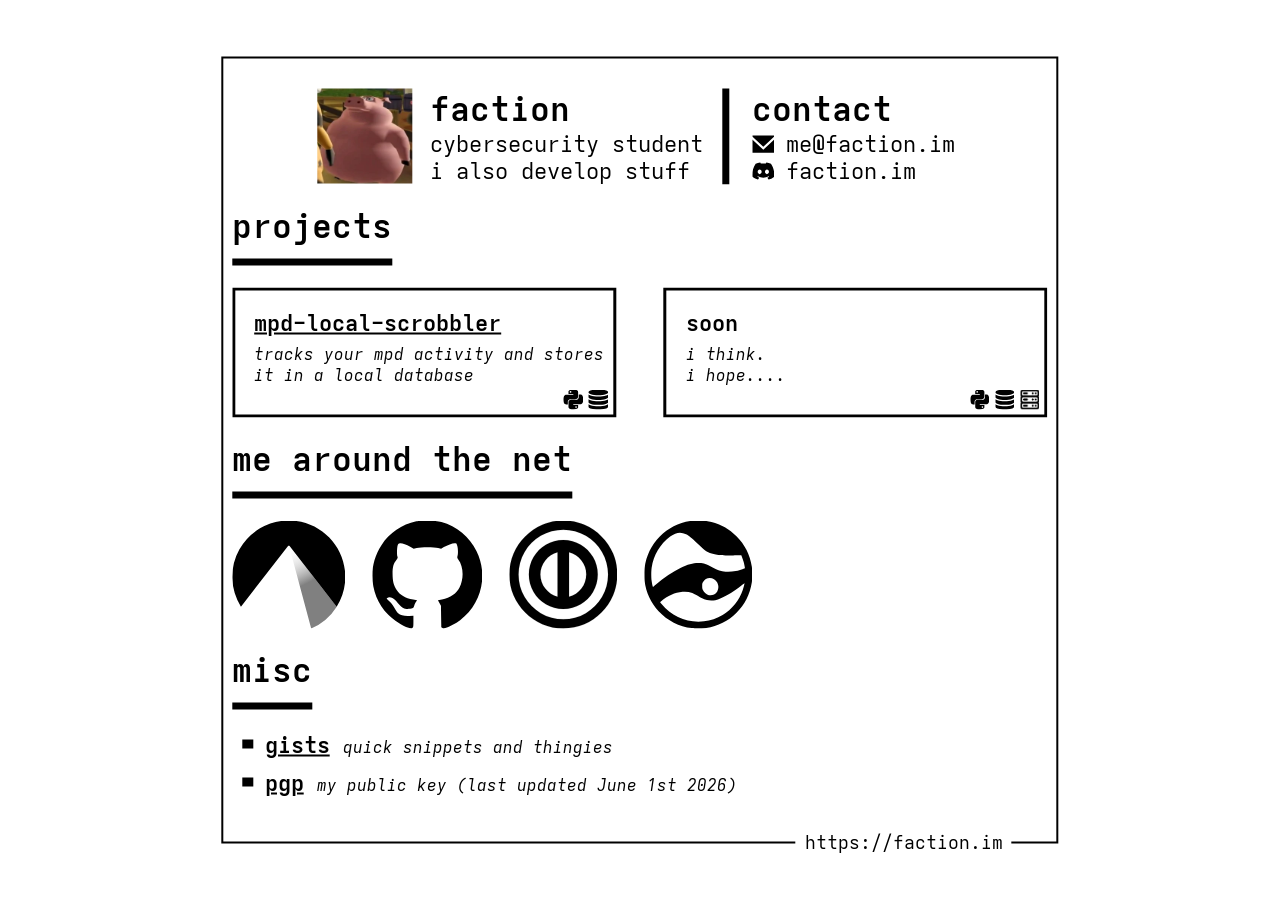
==== index.html @ 60b72f25 "overhaul" ====
<html>
<head>
  <link rel="icon" type="image/x-icon" href="favicon.ico">
  <link rel="stylesheet" href="res/desktop.css">
  <link rel="stylesheet" href="res/mobile.css" media="(max-aspect-ratio: 0.95/1)">

  <meta property="og:title" content="faction">
  <meta property="og:description" content="cybersecurity student. e-mail: me@faction.im">
  <meta property="og:image" content="https://faction.im/res/img/faction.png">
  <meta property="og:url" content="https://faction.im">
  <meta name="theme-color" content="#AAAAAA">

</head>

<body>
  <div class="desktop">
    <div class="intro">
      <img id="my-pic" title="me" class="pic" src="res/img/faction.png">
      <div class="entry">
        <div class="name">faction</div>
        <div class="desc">cybersecurity student</div>
        <div class="desc">i also develop stuff</div>
      </div>
      <div class="entry">
        <div class="name">contact</div>
        <div class="desc">
          <img src="res/ico/mail.svg" title="E-Mail" alt="E-Mail">
          me@faction.im</div>
        <div class="desc">
          <img src="res/ico/discord.svg" title="Discord" alt="Discord">
          faction.im</div>
      </div>
    </div>
    <div class="section">

      <div class="header">projects</div>

      <div class="projects-row">

         <div class="project left">
          
          <div class="title"><a href="mpd-local-scrobbler">mpd-local-scrobbler</a></div>
          <div class="desc">tracks your mpd activity and stores it in a local database</div>

          <div class="icons">
            <img src="res/ico/py.svg" title="Python" alt="Python">
            <img src="res/ico/db.svg" title="Database" alt="Database">
          </div>

        </div>

        <div class="project right">
          
          <div class="title">soon</div>
          <div class="desc">i think.</br>i hope....</div>

          <div class="icons">
            <img src="res/ico/py.svg" title="Python" alt="Python">
            <img src="res/ico/db.svg" title="Database" alt="Database">
            <img src="res/ico/server.svg" title="Server" alt="Server">
          </div>

        </div>

       
      </div>
    </div>
    <div class="section">
      <div class="header">me around the net</div>

      <div class="platforms">

        <a href="https://codeberg.org/faction">
          <img src="res/ico/codeberg.svg" title="Codeberg" alt="Codeberg">
        </a>

        <a href="https://github.com/faction0">
          <img src="res/ico/github.svg" title="Github" alt="Github">
        </a>
        
        <a href="https://osu.ppy.sh/u/faction">
          <img src="res/ico/taiko.svg" title="Taiko" alt="Taiko">
        </a>
        <a href="https://rateyourmusic.com/~fatosintesis">
          <img src="res/ico/rym.svg" title="RYM" alt="RateYourMusic">
        </a>
        

      </div>
    </div>
    <div class="section">
      <div class="header">
        misc
      </div>

      <ul class="miscs">
        <li><a href="https://gist.github.com/faction0">gists</a>
          <span>quick snippets and thingies</span>
        </li>
        <li><a href="faction.asc">pgp</a>
          <span>my public key (last updated June 1st 2026)</span>
        </li>
      </ul>
    </div>

  </div>

  <div class="mobile">
    
    <p> working on the mobile view. </p>
    
  </div>

  <div class="overlays">
    <span class="mail">me@faction.im</span>
    <span class="site">https://faction.im</span>
    <img id="saosin-easter" src="res/misc/saosin.svg" alt="1/100 random event">
  </div>

</body>

<script>

  // amazing and useful javascript i love javascript
  // this is the only js i use on the whole site
  
  if (Math.random() < 0.01)
    document.getElementById("saosin-easter").style.display = "block";

  if (Math.random() < 0.5) {
    const m = ['yo', 'yo irl', 'me irl', 'hola', 'ola', 'hi', '自分'];
    document.getElementById("my-pic").title = m[Math.floor(Math.random() * m.length)];
  }

</script>
</html>
---- res/desktop.css ----
@font-face {
  font-family: 'Adwaita Mono';
  src: url('font/AdwaitaMono-Regular.woff2') format('woff2');
  font-weight: normal;
  font-style: normal;
}

@font-face {
  font-family: 'Adwaita Mono';
  src: url('font/AdwaitaMono-Bold.woff2') format('woff2');
  font-weight: bold;
  font-style: bold;
}

@font-face {
  font-family: 'Adwaita Mono';
  src: url('font/AdwaitaMono-Italic.woff2') format('woff2');
  font-weight: normal;
  font-style: italic;
}


@font-face {
  font-family: 'Noto Sans Mono';
  src: url('font/NotoSansMono-Var.woff2') format('woff2');
  font-weight: 100 900;
}


::selection {
  background-color: #000;
  color: #fff;
}

/* All links will be blue by default */
a:link {
  color: #000;
}

/* Links turn purple after being visited */
a:visited {
  color: #555;
}

/* Links turn red when you hover over them */
a:hover {
  color: #aaa;
}


.button-list {
  list-style-type: none;
  padding: 0;
  margin: 0;

  display: grid;
  grid-auto-flow: row;
  place-items: center;
}


.new-section {
  margin-top: 2vh;
}

.button-list li {
  border: #000 0.36vh solid;
  height: 7vh;
}


.repo-info-divisor {
  border-top: #000;
}
.repo-info {
  margin-top: 24vh;
  width: 100%;
}


.mpd-scrobbler-button-list {
  margin-top: 0.8vh;
}

.mpd-scrobbler-button-list li:not(:first-child) {
  margin-top: 3vh;
}

.mpd-scrobbler-button-list li {
  width: 32vh;
  margin-right: 1vh;
}

.button-list li p {
  margin-left: 7.1vh;
  margin-top: 1.35vh;
  width: 75%;
  font-size: 3.5vh;
  
}

.button-list li img {
  padding: 1vh;
  float: left;

  width: 5vh;
}


.l-45-r-55 {
  width: 100%;
}

.l-45-r-55 .l { float: left; width: 45%; } .l-45-r-55 .r {float: right; width: 55%}

body {
  --sb-track-color: #ffffff;
  --sb-thumb-color: #000000;
  --sb-size: 14px;
}



body::-webkit-scrollbar {
  width: var(--sb-size)
}

body::-webkit-scrollbar-track {
  background: var(--sb-track-color);
  border-radius: 0px;
}

body::-webkit-scrollbar-thumb {
  background: var(--sb-thumb-color);
  border-radius: 0px;
  
}

@supports not selector(::-webkit-scrollbar) {
  body {
    scrollbar-color: var(--sb-thumb-color)
                     var(--sb-track-color);
  }
}


.mobile {
  display: none;
}

:root {
  --main-col: #000;
}

body {
  justify-content: center;
  align-items: center;
  
  color: var(--main-col);

  font-family: 'Adwaita Mono';
  font-weight: normal;
}

.desktop {
  --border-width: 0.3vh;

  border: var(--border-width) #000 solid;
  padding: 1vh;
  width: 90.6vh;

  height: 85vh;

  position: absolute;
  top: 50%;
  left: 50%;
  transform: translate(-50%, -50%);

  overflow-y: auto;
}

.right {
  float: right;
}

.intro {
  padding-top: 2.3vh;
  overflow: auto;
  height: fit-content;
}

.intro > :nth-child(2) {
  padding-left: 2vh;
  width: 32.5vh;
}

.intro > :nth-child(3) {
  width: fit-content;
  border-left:#000 0.84vh solid;
  padding-left: 2.5vh;
}

.intro .pic {
  user-select: none;

  height: 10.6vh;
  padding-left: 9.4vh;
  float: left;
}

.intro .entry {
  float: left;
}

.intro .entry .desc img {
  user-select: none;
  float: left;
  height: 2.5vh;
  padding-top: 0.3vh;
  padding-right: 1.2vh;
}

.intro .name {
  font-size: 3.72vh;
  font-weight: bold;
}

.intro .desc {
  font-size: 2.4vh;
  font-weight: normal;
}


.full-size {
  width: 100%;
  height: 100vh;
  margin: 0;
}

.centered-va {
  position: absolute;
  top: 50%;
  transform: translateY(-50%);
}

h1 {
  font-size: 3.72vh;
  font-weight: bold;

  padding-bottom: 1.2vh;
  margin-bottom: 2.4vh;
  border-bottom: #000 0.84vh solid;
  width: fit-content;
}

.centered {
  position: relative;
  left: 50%;
  transform: translate(-50%);
}

p {
  font-size: 2.35vh;
  font-weight: normal;

  margin-bottom: 0;
}



.separator-a {
  margin: 3vh 0;

  margin-right: 66%;
  border-bottom: #000 0.84vh solid;
}

.entry-a {
  padding-top: 4vh;
  height: max-content;
}

.entry-a img {
  
  float:left;
  height: 15vh;

  margin-right: 1.1vh;
}

.entry-a h3 {
  margin: 0;
  line-height: 3.18vh;

  position: relative;
  top:-0.6vh;

  font-size: 2.5vh;
  font-weight: bold;
}

.entry-a p {
  position: relative;

  top:-0.6vh;
  margin: 0;
  font-size: 2.1vh;
  line-height: 2.6vh;
  width: 100%;
}


.thanks-music-row,
.thanks-game-row,
.thanks-music-row-unfinished,
.thanks-game-row-unfinished {
  margin-top: 3vh;
  height: fit-content;
  display: grid;
  grid-auto-flow: column;
  justify-content: space-between;

  width:100%;
}

.thanks-music-row img,
.thanks-game-row img,
.thanks-music-row-unfinished img,
.thanks-game-row-unfinished img {
  display: block;
  height: 10.5vh;
  border: #000 0.1vh solid;
}

.thanks-game-row img,
.thanks-game-row-unfinished img {
  border: #00000000 0.1vh solid;
}

.thanks-music-row-unfinished {
  width: 70.6%;
}

.thanks-game-row-unfinished {
  width: 56%;
}

.thanks-row-typeswitch {
  margin-top: 4vh;
}


.thanks-quote {

  font-size: 2.3vh;
  font-family: 'Noto Sans Mono';
  font-style: italic;
  font-weight: 500;

  width: fit-content;
  margin-left: 15.5vh;
  margin-right: auto;

}

.thanks-quote-author {

  font-size: 1.8vh;
  font-family: 'Noto Sans Mono';
  
  width: fit-content;
  margin-left: 15.5vh;
  margin-right: auto;
}

.thanks-finish {
  margin-top: 7vh;

  margin-bottom: 3vh;
  height: 5vh;
  width: fit-content;


  margin-left: auto;
  margin-right: auto;
}

.thanks-finish img {
  height: 5vh;
 float: left;
}

.thanks-finish p {
  line-height: 1.4vh;
  font-family: 'Noto Sans Mono';
  margin-left: 1vh;
  font-size: 1.8vh;
  float: left;
}


.go-back {
  font-size: 2.4vh;
  position: absolute;
  top: 0;
}

.section {
  margin-top: 2.4vh;
}

.section .header {
  font-size: 3.72vh;
  font-weight: bold;

  padding-bottom: 1.2vh;
  margin-bottom: 2.4vh;
  border-bottom: #000 0.84vh solid;

  width: fit-content;
}

.project {
  border: #000 0.36vh solid;
  width: 42vh;

  height: 13.8vh;
}

.project .icons {
  user-select: none;

  float: right;

  margin-top: 0.48vh;
  margin-right: 0.6vh;
}

.project .icons img {
  float:left;
  width: 2.16vh;
  margin-left: 0.6vh;
}

.project .title {
  margin-top:5%;
  margin-left:5%;
  
  font-weight: bold;
  font-size: 2.4vh;
}

.projects-row {
  width: 100%;
  overflow: auto;
}

.left {
  float: left;
}

.project .desc {
  margin-left:2.1vh;
  margin-top:2%;

  font-size: 1.8vh;
  font-style: italic;
}

.platforms a {
  user-select: none;

  font-size: 0;
}

.platforms > :not(:first-child) {
  padding-left: 3vh;
}

.platforms a img {
  height: 12vh;
}

/* misc section */

.miscs {
  list-style: none;
  margin: 0;
  padding-left: 0;
}

.miscs li {
  font-size: 2.4vh;
  font-weight: bold;

  position: relative;
  padding-left: 3.6vh;
  white-space-collapse: collapse;
}

.miscs > :not(:first-child) {
  margin-top: 1.2vh;
}

.miscs li span {
  font-size: 1.8vh;
  font-style: italic;
  font-weight: normal;
}

.miscs li::before {
  content: "";

  position: absolute;
  left: 1.08vh;
  top: 0.96vh;

  width: 1.2vh;
  height: 0.96vh;
  background: black;
}

a {
  pointer-events: all;

}

.overlays {
  user-select: none;
  
  pointer-events: none;
  padding: 1vh;
  width: 90.6vh;
  height: 85vh;

  position: absolute;
  top: 50%;
  left: 50%;
  transform: translate(-50%, -50%);
}

.overlays .mail {
  display: none;
}

.overlays .site {
  position: absolute;
  bottom: -1.35vh;
  right: 5vh;

  padding: 0 1vh;

  font-size: 2vh;

  background-color: white
}

#saosin-easter {
  display: none;

  /* https://codepen.io/sosuke/pen/Pjoqqp how do you even come up with this */
  filter: invert(43%) sepia(0%) saturate(1180%) hue-rotate(177deg) brightness(91%) contrast(77%) opacity(12%);

  width:40vh;

  position:absolute;
  bottom:5vh;
  right:5vh;
}
---- res/mobile.css ----
.desktop {
  display: none;
}

body {
  justify-content: center;
  align-items: center;
  
  color: var(--main-col);

  font-family: 'Adwaita Mono';
  font-weight: normal;
}


.mobile {

  --border-width: 0.5vw;

  display:block;
  border: var(--border-width) #000 solid;

  height: 85vh;
  padding: 3vw;

  width: 85vw;

  position: absolute;
  top: 50%;
  left: 50%;
  transform: translate(-50%, -50%);

  overflow-y: auto;
}

.intro {
  height: fit-content;
}

.intro .entry {
  width: 100%;
  display: grid;
  grid-auto-flow: row;
}


.intro > :nth-child(2) {
  margin-top: 3vw;
  padding-top: 2vw;
  border-top: #000 1vw solid;
  border-left: none;

  padding-left: 0;
}

.intro .entry .title {
  font-size: 6vw;
  font-weight: bold;
}

.intro .entry .desc {
  font-size: 4vw;
  font-weight: normal;
}



.section {
  margin-top: 3vw;

  display: grid;
  grid-auto-flow: row;
}

.section .header {
  font-size: 6vw;

  padding-bottom: 1.2vw;
  margin-bottom: 3vw;
  border-bottom: #000 1vw solid;
}

.project {
  border: var(--border-width) #000 solid;
  width: 99%;
  height: 30vw;
}

.project .title {
  margin-top:5%;
  margin-left:4%;
  
  font-size: 6vw;
  font-weight: bold;
}


.project .desc {
  margin-left:4%;
  margin-right:4%;
  margin-top:2%;

  font-size: 4vw;
  font-style: italic;
}


.project .icons {
  float: right;

  margin-top: 0.48vw;
  margin-right: 0.6vw;
}

.project .icons img {
  float:left;
  width: 4.8vw;
  margin-left: 1vw;
}


.platforms a {
  font-size: 0;
}

.platforms > :not(:first-child) {
  padding-left: 2.4vw;
}

.platforms a img {
  width: 15vw;
}


.miscs {
  list-style: none;
  margin: 0;
  padding-left: 0;
}

.miscs li {
  font-size: 4vw;
  font-weight: bold;

  position: relative;
  padding-left: 4.5vw;
  white-space-collapse: collapse;
}

.miscs > :not(:first-child) {
  margin-top: 1.2vw;
}

.miscs li span {
  font-size: 3vw;
  font-style: italic;
  font-weight: normal;
}

.miscs li::before {
  content: "";

  position: absolute;
  left: 1.08vw;
  top: 1.5vw;

  width: 1.4vw;
  height: 1.12vw;
  background: black;
}



.overlays {
  pointer-events: none;
  display: block;

  height: 85vh;
  padding: 3vw;
  width: 85vw;
  position: absolute;
  top: 50%;
  left: 50%;
  transform: translate(-50%, -50%);
  
}

.overlays .mail {
  display: block;

  position: absolute;
  top: -1.5vw;
  right: 5vw;

  padding: 0 1vw;

  font-size: 2vw;

  background-color: white
}

.overlays .site {
  position: absolute;
  bottom: -1.4vw;
  right: 5vw;

  padding: 0 1vw;

  font-size: 2vw;

  background-color: white
}
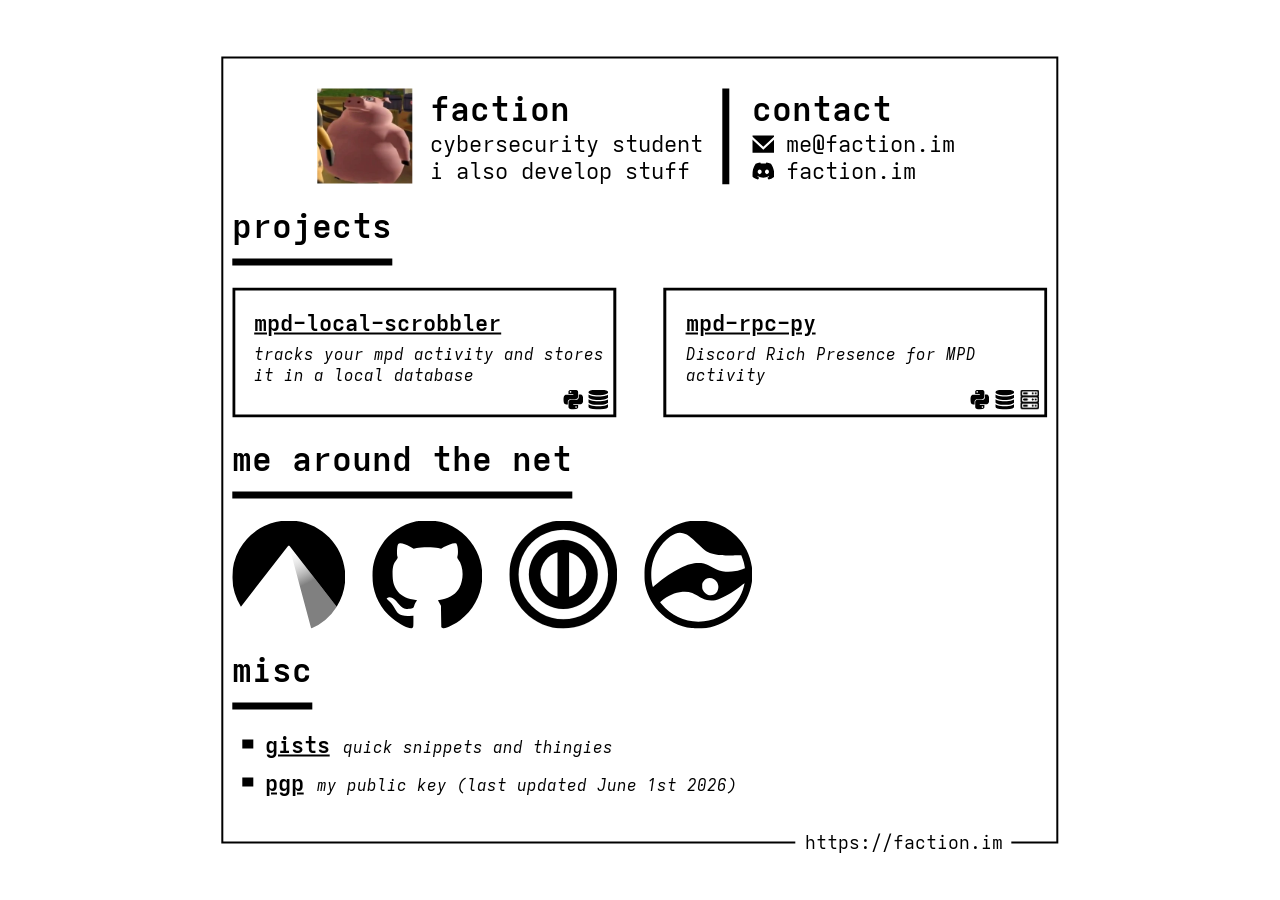
==== commit 1c0fe28f: "add mpd-rpc-py to homepage and clankerize" ====
--- a/index.html
+++ b/index.html
@@ -1,5 +1,8 @@
 <html>
 <head>
+
+  <title>faction - home</title>
+
   <link rel="icon" type="image/x-icon" href="favicon.ico">
   <link rel="stylesheet" href="res/desktop.css">
   <link rel="stylesheet" href="res/mobile.css" media="(max-aspect-ratio: 0.95/1)">
@@ -51,8 +54,8 @@
 
         <div class="project right">
           
-          <div class="title">soon</div>
-          <div class="desc">i think.</br>i hope....</div>
+          <div class="title"><a href="mpd-rpc-py">mpd-rpc-py</a></div>
+          <div class="desc">Discord Rich Presence for MPD activity</div>
 
           <div class="icons">
             <img src="res/ico/py.svg" title="Python" alt="Python">
@@ -97,7 +100,7 @@
         <li><a href="https://gist.github.com/faction0">gists</a>
           <span>quick snippets and thingies</span>
         </li>
-        <li><a href="faction.asc">pgp</a>
+        <li><a href="/faction.asc">pgp</a>
           <span>my public key (last updated June 1st 2026)</span>
         </li>
       </ul>
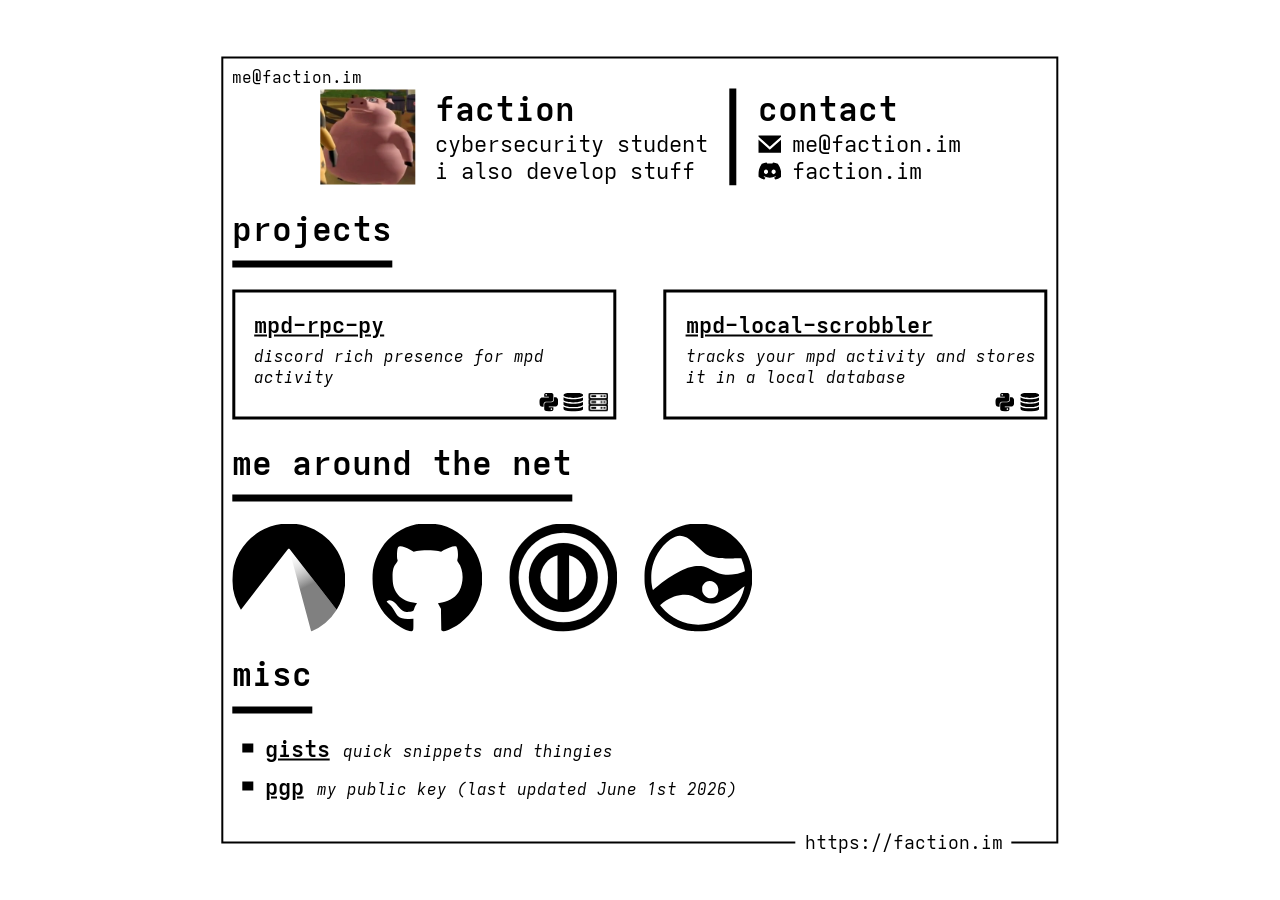
==== commit 3eb204cd: "redo index" ====
--- a/index.html
+++ b/index.html
@@ -4,8 +4,8 @@
   <title>faction - home</title>
 
   <link rel="icon" type="image/x-icon" href="favicon.ico">
-  <link rel="stylesheet" href="res/desktop.css">
-  <link rel="stylesheet" href="res/mobile.css" media="(max-aspect-ratio: 0.95/1)">
+  <link rel="stylesheet" href="res/index.css">
+  <link rel="stylesheet" href="res/index-mobile.css" media="(max-aspect-ratio: 0.95/1)">
 
   <meta property="og:title" content="faction">
   <meta property="og:description" content="cybersecurity student. e-mail: me@faction.im">
@@ -16,110 +16,111 @@
 </head>
 
 <body>
-  <div class="desktop">
-    <div class="intro">
-      <img id="my-pic" title="me" class="pic" src="res/img/faction.png">
-      <div class="entry">
-        <div class="name">faction</div>
-        <div class="desc">cybersecurity student</div>
-        <div class="desc">i also develop stuff</div>
+  <div class="main"><div class="main-wrapper">
+    <div class="header">
+
+      <div class="info">
+        <img id="my-pic" title="me" class="no-invert" src="res/img/faction.png">
+        <h1>faction</h1>
+        <p>cybersecurity student</br>i also develop stuff</p>
       </div>
-      <div class="entry">
-        <div class="name">contact</div>
+
+      <div class="contact">
+        <h1>contact</h1>
+
         <div class="desc">
           <img src="res/ico/mail.svg" title="E-Mail" alt="E-Mail">
-          me@faction.im</div>
+          <p>me@faction.im</p>
+        </div>
+
         <div class="desc">
           <img src="res/ico/discord.svg" title="Discord" alt="Discord">
-          faction.im</div>
+          <p>faction.im</p>
+        </div>
+        
+      </div>
+    </div>
+
+    <div class="section">
+      <h1>projects</h1>
+
+      <div class="project">
+
+        <p class="title"><a href="mpd-rpc-py">mpd-rpc-py</a></p>
+
+        <p class="desc">discord rich presence for mpd activity</p>
+
+        <div class="icons">
+          <img src="res/ico/py.svg" title="Python" alt="Python">
+          <img src="res/ico/db.svg" title="Database" alt="Database">
+          <img src="res/ico/server.svg" title="Server" alt="Server">
+        </div>
+        
+      </div>
+
+      <div class="project">
+
+        <p class="title"><a href="mpd-local-scrobbler">mpd-local-scrobbler</a></p>
+
+        <p class="desc">tracks your mpd activity and stores it in a local database</p>
+
+        <div class="icons">
+          <img src="res/ico/py.svg" title="Python" alt="Python">
+          <img src="res/ico/db.svg" title="Database" alt="Database">
+        </div>
+
       </div>
     </div>
     <div class="section">
-
-      <div class="header">projects</div>
-
-      <div class="projects-row">
-
-         <div class="project left">
-          
-          <div class="title"><a href="mpd-local-scrobbler">mpd-local-scrobbler</a></div>
-          <div class="desc">tracks your mpd activity and stores it in a local database</div>
-
-          <div class="icons">
-            <img src="res/ico/py.svg" title="Python" alt="Python">
-            <img src="res/ico/db.svg" title="Database" alt="Database">
-          </div>
-
-        </div>
-
-        <div class="project right">
-          
-          <div class="title"><a href="mpd-rpc-py">mpd-rpc-py</a></div>
-          <div class="desc">Discord Rich Presence for MPD activity</div>
-
-          <div class="icons">
-            <img src="res/ico/py.svg" title="Python" alt="Python">
-            <img src="res/ico/db.svg" title="Database" alt="Database">
-            <img src="res/ico/server.svg" title="Server" alt="Server">
-          </div>
-
-        </div>
-
-       
-      </div>
-    </div>
-    <div class="section">
-      <div class="header">me around the net</div>
-
+      <h1>me around the net</h1>
       <div class="platforms">
 
         <a href="https://codeberg.org/faction">
           <img src="res/ico/codeberg.svg" title="Codeberg" alt="Codeberg">
         </a>
-
+        
         <a href="https://github.com/faction0">
           <img src="res/ico/github.svg" title="Github" alt="Github">
         </a>
-        
+
         <a href="https://osu.ppy.sh/u/faction">
           <img src="res/ico/taiko.svg" title="Taiko" alt="Taiko">
         </a>
+
         <a href="https://rateyourmusic.com/~fatosintesis">
-          <img src="res/ico/rym.svg" title="RYM" alt="RateYourMusic">
+          <img src="res/ico/rym.svg" title="RYM" alt="RYM">
         </a>
-        
 
       </div>
+
     </div>
+
     <div class="section">
-      <div class="header">
-        misc
-      </div>
+      <h1>misc</h1>
 
-      <ul class="miscs">
-        <li><a href="https://gist.github.com/faction0">gists</a>
+      <ul class="misc-list">
+
+        <li>
+          <a href="https://gist.github.com/faction0">gists</a>
           <span>quick snippets and thingies</span>
         </li>
-        <li><a href="/faction.asc">pgp</a>
+        
+        <li>
+          <a href="faction.asc">pgp</a>
           <span>my public key (last updated June 1st 2026)</span>
         </li>
+        
       </ul>
     </div>
 
-  </div>
-
-  <div class="mobile">
-    
-    <p> working on the mobile view. </p>
-    
-  </div>
+  </div></div>
 
   <div class="overlays">
-    <span class="mail">me@faction.im</span>
+    <span class="mail mobile-element">me@faction.im</span>
     <span class="site">https://faction.im</span>
     <img id="saosin-easter" src="res/misc/saosin.svg" alt="1/100 random event">
   </div>
-
+  
 </body>
 
 <script>
--- a/res/index.css
+++ b/res/index.css
@@ -0,0 +1,211 @@
+@import "universal.css";
+
+/* I[====> Misc <=== */
+
+.overlays {
+  user-select: none;
+  
+  pointer-events: none;
+  padding: 1vh;
+  width: 90.6vh;
+  height: 85vh;
+
+  position: absolute;
+  top: 50%;
+  left: 50%;
+  transform: translate(-50%, -50%);
+}
+
+#saosin-easter {
+  display: none;
+
+  /* https://codepen.io/sosuke/pen/Pjoqqp how do you even come up with this */
+  filter: invert(43%) sepia(0%) saturate(1180%) hue-rotate(177deg) brightness(91%) contrast(77%) opacity(12%);
+
+  width:40vh;
+
+  position:absolute;
+  bottom:5vh;
+  right:5vh;
+}
+
+.invisible-input {
+  position: absolute;
+  height: 0;
+  width: 0;
+  pointer-events: none;
+}
+
+.mobile-download-option {
+  display:none;
+}
+
+.section {
+  display: flow-root;
+
+  h1 {
+    padding-bottom: 1.2vh;
+    margin-bottom: 2.4vh;
+    border-bottom: #000 0.84vh solid;
+    width: fit-content;
+  }
+}
+
+/* ===> Misc <====]II[====> Header <=== */
+
+.header {
+  padding-top: 2.3vh;
+  overflow: auto;
+  height: fit-content;
+
+  display: flex;
+  justify-content: center
+}
+
+h1 {
+  font-size: 3.72vh;
+  font-weight: bold;
+}
+
+.header h1 {
+  margin: 0;
+}
+
+.header p {
+  margin: 0;
+  font-size: 2.4vh;
+  font-weight: normal;
+}
+
+.info {
+  width: 45.5vh;
+
+  img {
+    height: 10.6vh;
+    margin-right: 2vh;
+    float: left;
+    border: 0.1vh solid var(--back-col)
+  }
+
+  float: left
+}
+
+.contact {
+
+  border-left: 0.84vh var(--fore-col) solid;
+  margin-left: 0;
+  
+  img {
+    user-select: none;
+    height: 2.5vh;
+    padding-top: 0.3vh;
+    padding-right: 1.2vh;
+
+    float: left
+  }
+
+  p {
+    float: left
+  }
+
+  padding-left: 2.5vh;
+  float: left
+}
+  
+
+/* ===> Header <====]II[====> Projects <=== */
+
+.project {
+  border: 0.36vh var(--fore-col) solid;
+  width: 42vh;
+  height: 13.8vh;
+
+  .title {
+    margin-top: 5%;
+    margin-left: 5%;
+    font-weight: bold;
+    font-size: 2.4vh;
+  }
+
+  .desc {
+    margin-top: 2%;
+    margin-left: 2.1vh;
+    font-size: 1.8vh;
+    font-style: italic;
+  }
+
+  .icons {
+    user-select: none;
+    float: right;
+    margin-top: 0.48vh;
+    margin-right: 0.6vh;
+
+    img {
+      float: left;
+      width: 2.16vh;
+      margin-left: 0.6vh;
+    }
+  }
+}
+
+.project:nth-of-type(even) {
+  float:right
+}
+
+.project:nth-of-type(odd) {
+  float:left
+}
+
+/* ===> Projects <====]II[====> Platforms <=== */
+
+.platforms {
+  a {
+    user-select: none;
+    font-size: 0;
+  }
+
+  img {
+    height: 12vh;
+  }
+
+  > :not(:first-child) {
+    padding-left: 3vh;
+  }
+}
+
+/* ===> Platforms <====]II[====> Misc List <=== */
+
+.misc-list {
+  list-style: none;
+  margin: 0;
+  padding-left: 0; 
+
+  li {
+    font-size: 2.4vh;
+    font-weight: bold;
+
+    position: relative;
+    padding-left: 3.6vh;
+    white-space-collapse: collapse;
+  }
+
+  li::before {
+    content: "";
+    position: absolute;
+    left: 1.08vh;
+    top: 0.96vh;
+    width: 1.2vh;
+    height: 0.96vh;
+    background: black;
+  }
+
+  span {
+    font-size: 1.8vh;
+    font-style: italic;
+    font-weight: normal;
+  }
+
+  > :not(:first-child) {
+    margin-top: 1.2vh;
+  }
+}
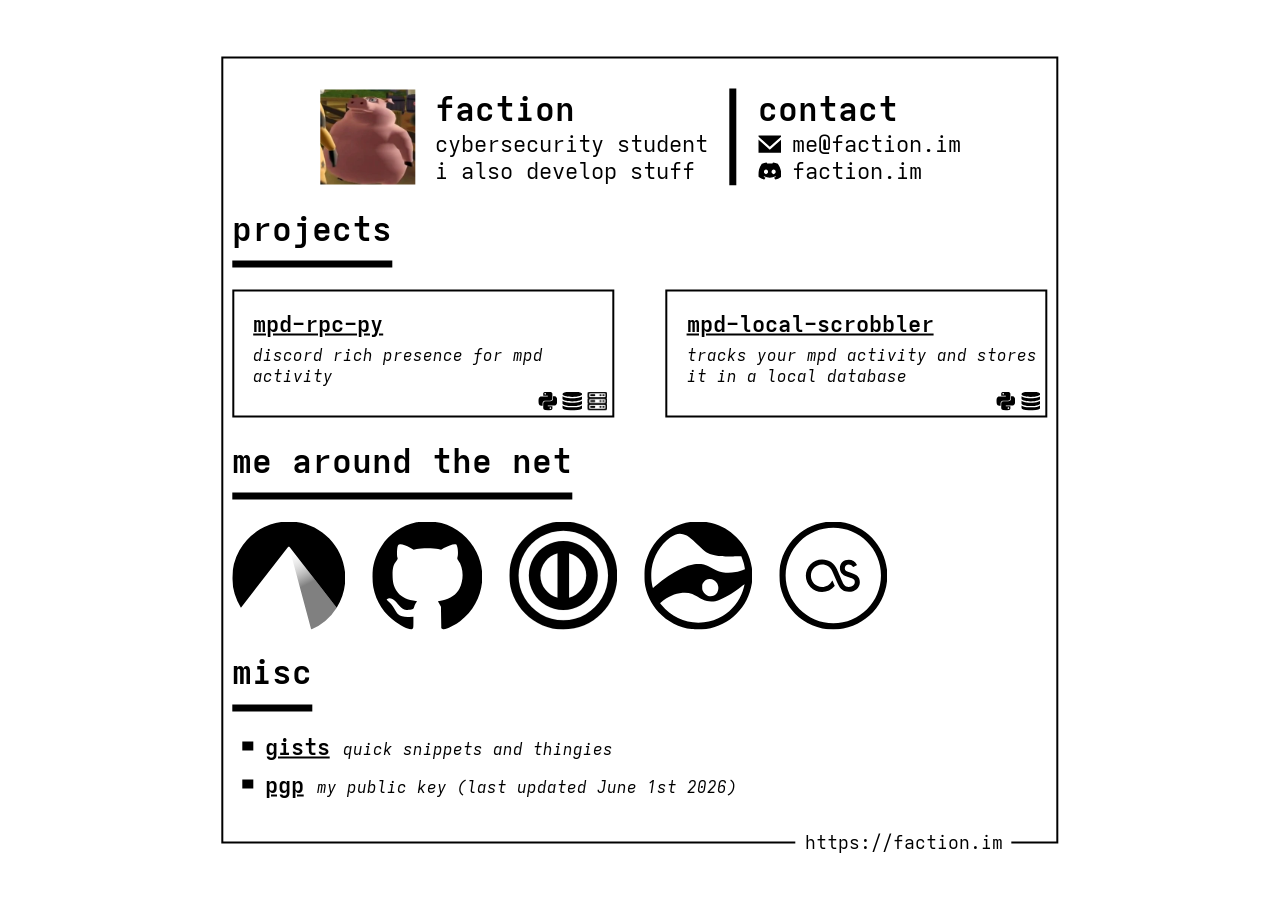
==== commit d2705efb: "mobile index support" ====
--- a/index.html
+++ b/index.html
@@ -28,12 +28,12 @@
       <div class="contact">
         <h1>contact</h1>
 
-        <div class="desc">
+        <div class="channel">
           <img src="res/ico/mail.svg" title="E-Mail" alt="E-Mail">
           <p>me@faction.im</p>
         </div>
 
-        <div class="desc">
+        <div class="channel">
           <img src="res/ico/discord.svg" title="Discord" alt="Discord">
           <p>faction.im</p>
         </div>
@@ -91,6 +91,10 @@
           <img src="res/ico/rym.svg" title="RYM" alt="RYM">
         </a>
 
+        <a href="https://www.last.fm/user/factionable">
+          <img src="res/ico/lastfm.svg" title="Last.fm" alt="Last.fm">
+        </a>
+
       </div>
 
     </div>
@@ -113,10 +117,13 @@
       </ul>
     </div>
 
+    <div class="scrollbar-outer mobile-element">
+      <div class="scrollbar-inner"></div>
+    </div>
+
   </div></div>
 
   <div class="overlays">
-    <span class="mail mobile-element">me@faction.im</span>
     <span class="site">https://faction.im</span>
     <img id="saosin-easter" src="res/misc/saosin.svg" alt="1/100 random event">
   </div>
--- a/res/index.css
+++ b/res/index.css
@@ -46,7 +46,7 @@
   h1 {
     padding-bottom: 1.2vh;
     margin-bottom: 2.4vh;
-    border-bottom: #000 0.84vh solid;
+    border-bottom: var(--border-width-thick) solid var(--fore-col) ;
     width: fit-content;
   }
 }
@@ -95,17 +95,19 @@
   border-left: 0.84vh var(--fore-col) solid;
   margin-left: 0;
   
-  img {
-    user-select: none;
-    height: 2.5vh;
-    padding-top: 0.3vh;
-    padding-right: 1.2vh;
-
-    float: left
-  }
-
-  p {
-    float: left
+  .channel {
+    img {
+      user-select: none;
+      height: 2.5vh;
+      padding-top: 0.3vh;
+      padding-right: 1.2vh;
+
+      float: left
+    }
+
+    p {
+      float: left
+    }
   }
 
   padding-left: 2.5vh;
@@ -116,7 +118,7 @@
 /* ===> Header <====]II[====> Projects <=== */
 
 .project {
-  border: 0.36vh var(--fore-col) solid;
+  border: var(--border-width) var(--fore-col) solid;
   width: 42vh;
   height: 13.8vh;
 
@@ -196,7 +198,7 @@
     top: 0.96vh;
     width: 1.2vh;
     height: 0.96vh;
-    background: black;
+    background: var(--fore-col);
   }
 
   span {
--- a/res/index-mobile.css
+++ b/res/index-mobile.css
@@ -0,0 +1,137 @@
+@import "universal-mobile.css";
+
+/* I[====> Header <=== */
+
+h1 {
+  font-size: 7.44vw;
+  font-weight: bold;
+}
+
+.header {
+  flex-direction: column;
+  align-items: center;
+
+  .contact {
+    display: flex;
+    flex-direction: column;
+    align-items: center;
+
+    padding-left: 0;
+    padding-top: 1vw;
+    margin-top: 3vw;
+    h1 {
+      display: none
+    }
+
+    width: 40vw;
+    border-left: unset;
+    border-top: var(--border-width-meaty) var(--fore-col) solid;
+
+    .channel {
+      img {
+        height: 4vw;
+        padding-top: 0.5vw;
+        padding-right: 1.5vw;
+      }
+    }
+  }
+
+  .info {
+    width: 77vw;
+
+    img {
+      height: 21.2vw;
+      margin-right: 4vw;
+    }
+  }
+
+  p {
+    font-size: 4vw;
+  }
+}
+
+/* ===> Header <====]II[====> Project Description <=== */
+
+.project {
+  float: none !important;
+  width: 84vw;
+  height: 29vw;
+
+  .title {
+    font-size: 6vw;
+  }
+
+  .desc {
+    margin-top: 2%;
+    margin-left: 5%;
+    font-size: 3.85vw;
+    font-style: italic;
+  }
+
+  + .project {
+    margin-top: 5vw;
+  }
+
+  .icons { 
+    margin-top: 0.8vw;
+    margin-right: 1vw;
+
+    img {
+      width: 4vw;
+      margin-left: 1vw;
+    }
+  }
+}
+
+.section {
+  h1 {
+    padding-bottom: 2.2vw;
+    margin-bottom: 4.4vw;
+  }
+}
+/* ===> Project Description <====]II[====> Image and Source Code / Download Buttons <=== */
+
+
+:nth-child(1 of .section) {
+  border-top: var(--border-width-slim) var(--fore-col) solid;
+  h1 {
+    margin-top: 2vw;
+  }
+    margin-top: 2vw;
+}
+
+.platforms {
+  img {
+    height:18vw;
+  }
+
+  > :not(:first-child) {
+    padding-left: 3.8vw;
+  }
+
+  > :nth-child(5n) {
+    padding-left: 0;
+
+    img {
+      padding-top: 4vw;
+    }
+  }
+}
+
+.misc-list {
+  li {
+    font-size: 4vw;
+    padding-left: 6.5vw;
+  }
+
+  li::before {
+      left: 2vw;
+      top: 1.2vw;
+      width: 2.4vw;
+      height: 2vw;
+  }
+
+  span {
+    font-size: 2.65vw
+  }
+}
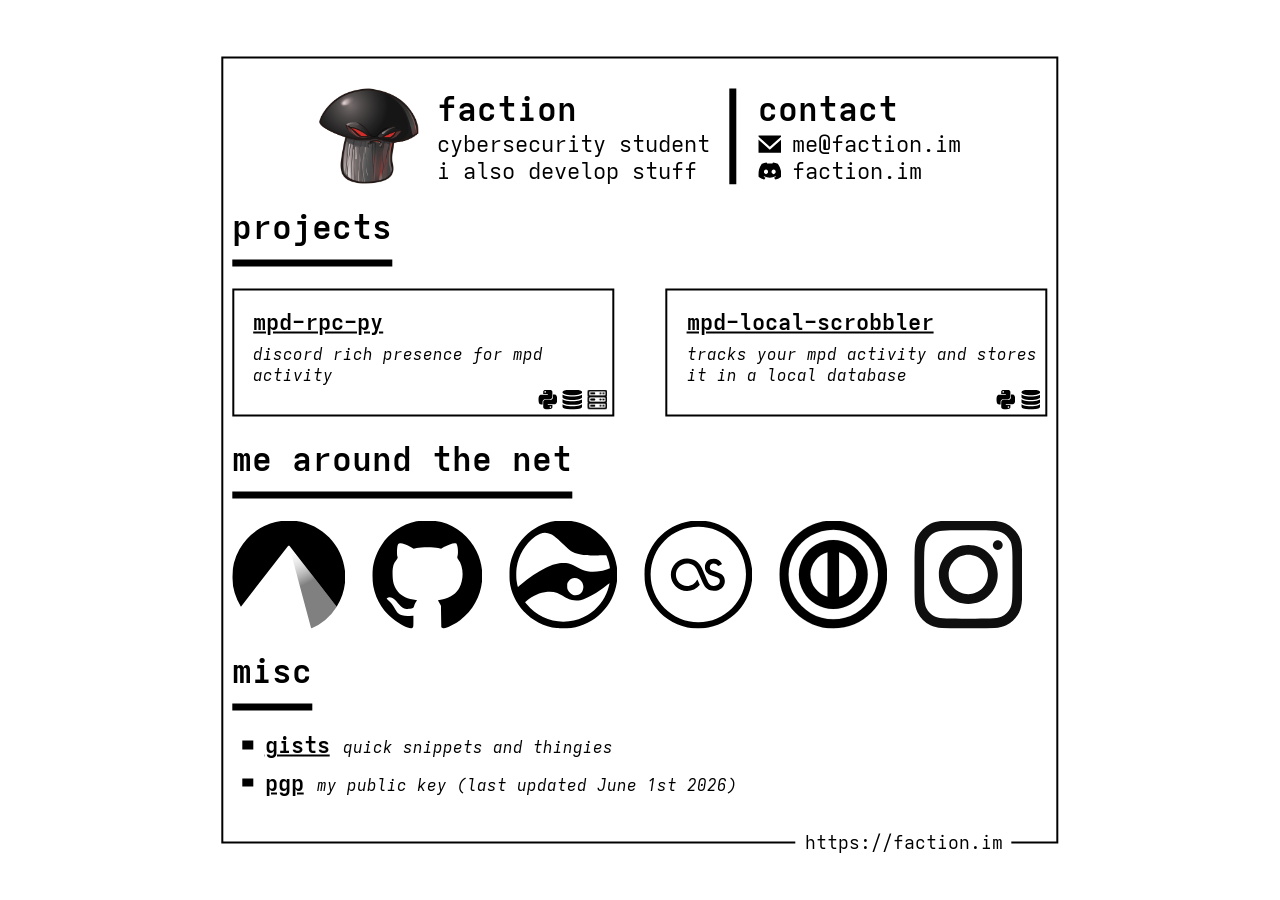
==== commit b634cb24: "added insta, reordered socials" ====
--- a/index.html
+++ b/index.html
@@ -82,11 +82,7 @@
         <a href="https://github.com/faction0">
           <img src="res/ico/github.svg" title="Github" alt="Github">
         </a>
-
-        <a href="https://osu.ppy.sh/u/faction">
-          <img src="res/ico/taiko.svg" title="Taiko" alt="Taiko">
-        </a>
-
+        
         <a href="https://rateyourmusic.com/~fatosintesis">
           <img src="res/ico/rym.svg" title="RYM" alt="RYM">
         </a>
@@ -95,6 +91,14 @@
           <img src="res/ico/lastfm.svg" title="Last.fm" alt="Last.fm">
         </a>
 
+        <a href="https://osu.ppy.sh/u/faction">
+          <img src="res/ico/taiko.svg" title="Taiko" alt="Taiko">
+        </a>
+
+        <a href="https://instagram.com/faction.im">
+          <img src="res/ico/insta.svg" title="Instagram" alt="Instagram">
+        </a>
+        
       </div>
 
     </div>
--- a/res/index.css
+++ b/res/index.css
@@ -27,17 +27,6 @@
   position:absolute;
   bottom:5vh;
   right:5vh;
-}
-
-.invisible-input {
-  position: absolute;
-  height: 0;
-  width: 0;
-  pointer-events: none;
-}
-
-.mobile-download-option {
-  display:none;
 }
 
 .section {
@@ -78,22 +67,22 @@
 }
 
 .info {
+  float: left;
   width: 45.5vh;
 
   img {
     height: 10.6vh;
     margin-right: 2vh;
     float: left;
-    border: 0.1vh solid var(--back-col)
   }
-
-  float: left
 }
 
 .contact {
-
   border-left: 0.84vh var(--fore-col) solid;
   margin-left: 0;
+
+  padding-left: 2.5vh;
+  float: left;
   
   .channel {
     img {
@@ -109,9 +98,6 @@
       float: left
     }
   }
-
-  padding-left: 2.5vh;
-  float: left
 }
   
 
--- a/res/index-mobile.css
+++ b/res/index-mobile.css
@@ -1,11 +1,30 @@
 @import "universal-mobile.css";
 
-/* I[====> Header <=== */
+/* I[====> Misc <=== */
 
 h1 {
   font-size: 7.44vw;
   font-weight: bold;
 }
+
+.section {
+  h1 {
+    padding-bottom: 2.2vw;
+    margin-bottom: 4.4vw;
+  }
+}
+
+/* Small divisor */
+:nth-child(1 of .section) {
+  border-top: var(--border-width-slim) var(--fore-col) solid;
+  margin-top: 2vw;
+
+  h1 {
+    margin-top: 2vw;
+  }
+}
+
+/* ===> Misc <====]II[====> Header <=== */
 
 .header {
   flex-direction: column;
@@ -19,14 +38,15 @@
     padding-left: 0;
     padding-top: 1vw;
     margin-top: 3vw;
-    h1 {
-      display: none
-    }
 
     width: 40vw;
     border-left: unset;
     border-top: var(--border-width-meaty) var(--fore-col) solid;
 
+    h1 {
+      display: none
+    }
+    
     .channel {
       img {
         height: 4vw;
@@ -50,7 +70,7 @@
   }
 }
 
-/* ===> Header <====]II[====> Project Description <=== */
+/* ===> Header <====]II[====> Projects <=== */
 
 .project {
   float: none !important;
@@ -83,22 +103,7 @@
   }
 }
 
-.section {
-  h1 {
-    padding-bottom: 2.2vw;
-    margin-bottom: 4.4vw;
-  }
-}
-/* ===> Project Description <====]II[====> Image and Source Code / Download Buttons <=== */
-
-
-:nth-child(1 of .section) {
-  border-top: var(--border-width-slim) var(--fore-col) solid;
-  h1 {
-    margin-top: 2vw;
-  }
-    margin-top: 2vw;
-}
+/* ===> Projects <====]II[====> Platforms <=== */
 
 .platforms {
   img {
@@ -110,7 +115,8 @@
   }
 
   > :nth-child(5n) {
-    padding-left: 0;
+    padding-left: 0.45vw;
+    padding-right: 0.65vw;
 
     img {
       padding-top: 4vw;
@@ -118,17 +124,19 @@
   }
 }
 
+/* ===> Platforms <====]II[====> Misc List <=== */
+
 .misc-list {
+  li::before {
+    left: 2vw;
+    top: 1.2vw;
+    width: 2.4vw;
+    height: 2vw;
+  }
+
   li {
     font-size: 4vw;
     padding-left: 6.5vw;
-  }
-
-  li::before {
-      left: 2vw;
-      top: 1.2vw;
-      width: 2.4vw;
-      height: 2vw;
   }
 
   span {
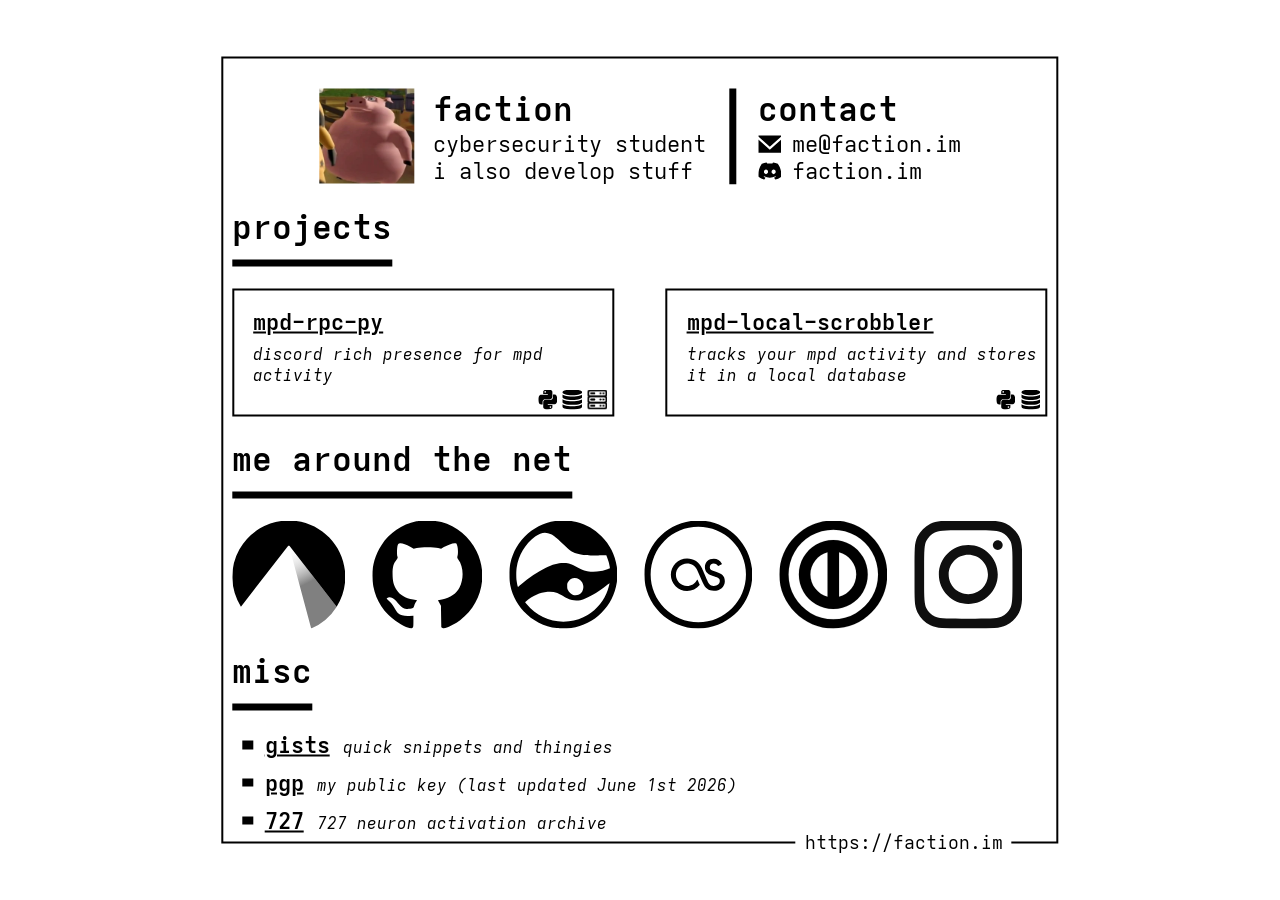
==== commit 8ec2af5b: "fwa" ====
--- a/index.html
+++ b/index.html
@@ -117,6 +117,11 @@
           <a href="faction.asc">pgp</a>
           <span>my public key (last updated June 1st 2026)</span>
         </li>
+
+        <li>
+          <a href="https://extra.faction.im/727">727</a>
+          <span>727 neuron activation archive</span>
+        </li>
         
       </ul>
     </div>
@@ -130,6 +135,7 @@
   <div class="overlays">
     <span class="site">https://faction.im</span>
     <img id="saosin-easter" src="res/misc/saosin.svg" alt="1/100 random event">
+    <img class="no-invert" id="retep" src="res/misc/retep.webp" alt="1/50 random event">
   </div>
   
 </body>
@@ -138,12 +144,69 @@
 
   // amazing and useful javascript i love javascript
   // this is the only js i use on the whole site
+
+  function message00(msg) {
+    const existingElement = document.getElementsByClassName('main-wrapper')[0]
+    const newElement = document.createElement('div');
+    newElement.textContent = msg;
+    existingElement.before(newElement);
+  }
+
+  function trigger_retep() {
+    let base = 0
+    const retep = document.getElementById("retep");
+    retep.style.display = 'block';
+
+    // anim
+    function a() {
+      base += 0.05
+      
+      const x = Math.sin(base) * 0.2;
+      const y = Math.sin(base + 1.5) * 0.2;
+
+      retep.style.transform = `scale(${1.5 - x}, ${1 + y})`;
+
+      requestAnimationFrame(a);
+    }
+    a();
+
+    // stick
+    function u() {
+      window.scrollTo(document.documentElement.scrollWidth, window.scrollY);
+      requestAnimationFrame(u);
+    }
+    u();
+
+    message00('you got 1/50 "retep" easter egg')
+  }
   
+  function trigger_saosin() {
+    document.getElementById("saosin-easter").style.display = "block";
+    message00('you got 1/100 "saosin" easter egg')
+  }
+
+  async function trigger_qr() {
+    const e = document.getElementsByClassName('main-wrapper')[0];
+    e.style.fontSize = '2vw'
+    e.style.lineHeight = '2vw'
+    e.style.letterSpacing = '-0.1vw'
+    e.innerHTML = '█████████████████████████████████████</br>█████████████████████████████████████</br>████ ▄▄▄▄▄ ██▀ █▄ ▀▀▄  ▄██ ▄▄▄▄▄ ████</br>████ █   █ ██▀██  ▀▀▄▄▄█▄█ █   █ ████</br>████ █▄▄▄█ █▀▀ █   █▄▄ ▀██ █▄▄▄█ ████</br>████▄▄▄▄▄▄▄█▄█ █ █ █▄▀ █ █▄▄▄▄▄▄▄████</br>████▄▀▀ ▀ ▄▀▄▀▀▀▀█▀ █▀██▀ ▀▄█▀██▀████</br>█████▄  ██▄█ █▄▀██▀▀▄██▄██▄▀▄▄  █████</br>████▀▀ ▄▀ ▄███ ▄▀██▀▄▄█▀▀ ▄▄█▄█▄▄████</br>████▄▀▄▄ ▀▄ ▄▀█▄▄▀▀▄ ▀▀█ ▄▀▀█ ▄ ▄████</br>████▄▀  █ ▄█ █  ▀▄▄ █ ██  ▀▀█▀█▄▀████</br>████▄█▄▀█▀▄▄▀▄█ ▀ ███ ██▀ █ ▄██  ████</br>████▄██▄▄▄▄▄▀▄ █ ▀▄█ ▀█  ▄▄▄ █ ▀▀████</br>████ ▄▄▄▄▄ █▀▀▄▀  ▄▀██▀█ █▄█ ▀▀ █████</br>████ █   █ █▀ ▄ ▄█ ██▄▄▀▄    ▀▀▀▄████</br>████ █▄▄▄█ ██▄▄ █▄▄█▄▀█▀ █▀▀ ▄▄▀▄████</br>████▄▄▄▄▄▄▄█▄███▄█▄▄█▄██▄█▄▄▄▄█▄█████</br>█████████████████████████████████████</br>▀▀▀▀▀▀▀▀▀▀▀▀▀▀▀▀▀▀▀▀▀▀▀▀▀▀▀▀▀▀▀▀▀▀▀▀▀</br>'
+  
+    await new Promise((resolve) => setTimeout(resolve, 1000));
+    window.location.href = window.location.href
+  }
+
+  if (Math.random() < 0.02)
+    trigger_retep()
+
   if (Math.random() < 0.01)
-    document.getElementById("saosin-easter").style.display = "block";
+    trigger_saosin()
+
+  if (Math.random() < 0.005)
+    trigger_qr()
 
   if (Math.random() < 0.5) {
-    const m = ['yo', 'yo irl', 'me irl', 'hola', 'ola', 'hi', '自分'];
+    const m = ['yo', 'yo irl', 'me irl', 'hola', 'ola', 'hi'];
     document.getElementById("my-pic").title = m[Math.floor(Math.random() * m.length)];
   }
 
